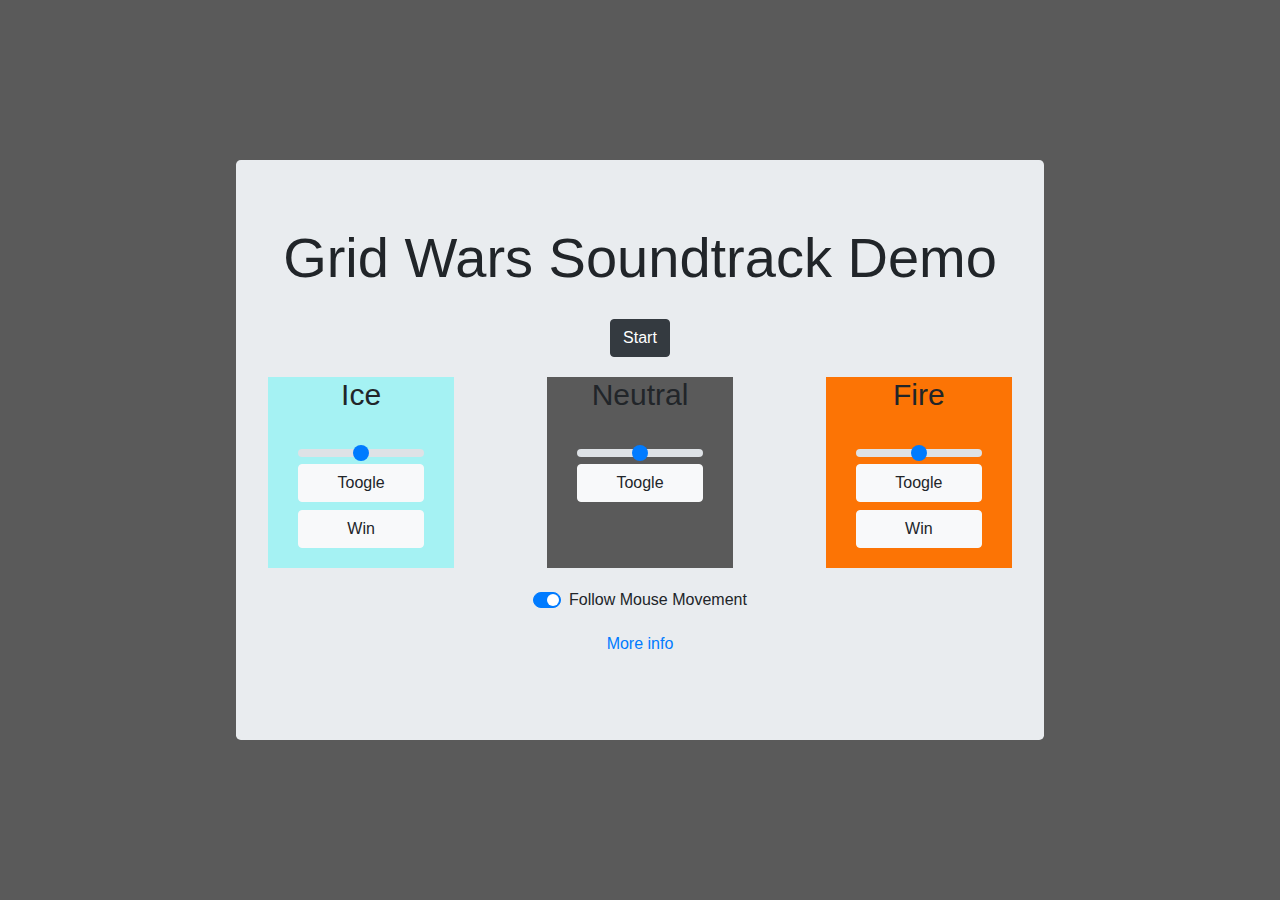
==== index.html @ eed7dcac "First example of demo." ====
<html>
  <head>
    <meta charset="utf-8">
    <meta name="viewport" content="width=device-width, initial-scale=1, shrink-to-fit=no">
    <link rel="stylesheet" href="https://stackpath.bootstrapcdn.com/bootstrap/4.3.1/css/bootstrap.min.css" integrity="sha384-ggOyR0iXCbMQv3Xipma34MD+dH/1fQ784/j6cY/iJTQUOhcWr7x9JvoRxT2MZw1T"  type="text/css" crossorigin="anonymous">
    <script src="https://code.jquery.com/jquery-3.3.1.slim.min.js" integrity="sha384-q8i/X+965DzO0rT7abK41JStQIAqVgRVzpbzo5smXKp4YfRvH+8abtTE1Pi6jizo" crossorigin="anonymous"></script>
	<script src="https://cdnjs.cloudflare.com/ajax/libs/popper.js/1.14.7/umd/popper.min.js" integrity="sha384-UO2eT0CpHqdSJQ6hJty5KVphtPhzWj9WO1clHTMGa3JDZwrnQq4sF86dIHNDz0W1" crossorigin="anonymous"></script>
	<script src="https://stackpath.bootstrapcdn.com/bootstrap/4.3.1/js/bootstrap.min.js" integrity="sha384-JjSmVgyd0p3pXB1rRibZUAYoIIy6OrQ6VrjIEaFf/nJGzIxFDsf4x0xIM+B07jRM" crossorigin="anonymous"></script>

	<link type="text/css" rel="stylesheet" href="assets/lightbox/featherlight.min.css">
	<link type="text/css" rel="stylesheet" href="assets/lightbox/featherlight.css">

	<script src="assets/javascripts/jquery-1.7.0.min.js"></script>
	<script src="assets/lightbox/featherlight.min.js" type="text/javascript" charset="utf-8"></script>
	<script src="assets/lightbox/featherlight.js" type="text/javascript" charset="utf-8"></script>

    <style type="text/css">

    #dimScreen
	{
    position:fixed;
    padding:0;
    margin:0;

    top:0;
    left:0;

    width: 100%;
    height: 100%;
    background:rgba(90, 90, 90,1);
	}

	.row
	{
		padding-bottom: 20px; 
	}

	.jumbotron.vertical-center {
	  margin-bottom: 0; /* Remove the default bottom margin of .jumbotron */
	}

	.vertical-center {
	  min-height: 100%;  /* Fallback for vh unit */
	  min-height: 100vh; /* You might also want to use
	                        'height' property instead.
	                        
	                        Note that for percentage values of
	                        'height' or 'min-height' properties,
	                        the 'height' of the parent element
	                        should be specified explicitly.
	  
	                        In this case the parent of '.vertical-center'
	                        is the <body> element */

	  /* Make it a flex container */
	  display: -webkit-box;
	  display: -moz-box;
	  display: -ms-flexbox;
	  display: -webkit-flex;
	  display: flex; 
	  
	  /* Align the bootstrap's container vertically */
	    -webkit-box-align : center;
	  -webkit-align-items : center;
	       -moz-box-align : center;
	       -ms-flex-align : center;
	          align-items : center;
	  
	  /* In legacy web browsers such as Firefox 9
	     we need to specify the width of the flex container */
	  width: 100%;
	  
	  /* Also 'margin: 0 auto' doesn't have any effect on flex items in such web browsers
	     hence the bootstrap's container won't be aligned to the center anymore.
	  
	     Therefore, we should use the following declarations to get it centered again */
	         -webkit-box-pack : center;
	            -moz-box-pack : center;
	            -ms-flex-pack : center;
	  -webkit-justify-content : center;
	          justify-content : center;
	}

    </style>

    <title>Standard MIDI File Plyer</title>
  </head>

  <body class="fl-page">

    <div id="dimScreen" onmousemove="showCoords(event)">
    	<div class="container vertical-center">
    		<div class="jumbotron my-auto">
    			<div class="container-fluid text-center">
    				<div class="row justify-content-md-center">		 
    					<div class="col-md-auto">
				     		<h1 class="display-4">Grid Wars Soundtrack Demo</h1>
				    	</div>
				    </div>

    				<div class="row justify-content-md-center">		 
    					<div class="col-md-auto">
				     		<button class="btn btn-dark" id="startButton" align="center" onmousemove="showCoords(event)" onclick="start(event)" > Start </button>
				    	</div>
				    </div>

					<div class="row justify-content-md-between">		    
						<div id="ice" class="col-sm-3 d-flex" onmousemove="showCoords(event)" style="display: flex; background-color: rgb(165,242,243);">
							<div class="container-fluid">
								<div class="row justify-content-md-center">	
									<div class="col-md-auto">
							     		<h2 class="display-2" style="font-size: 30px;">Ice</h2>
							    	</div>
								</div>
								<div class="row justify-content-md-center">		    
									<div class="col-md-auto">
										<input id="iceValue" type="range" class="custom-range" min="1" max="1000" value="500" onclick="turnOffMode()">
										<button class="btn btn-light btn-block" onmousemove="showCoords(event)" onclick="IceSong.toogle(event)">Toogle</button>
										<button  class="btn btn-light btn-block" onmousemove="showCoords(event)" onclick="IceSong.win(event)">Win</button>
									</div>
								</div>
							</div>
						</div>
						<div class="col-sm-auto">
						  
						</div>
						<div id="neutral" class="col-sm-3 d-flex" onmousemove="showCoords(event)" style="display: flex; background-color: rgb(90,90,90);">
							<div class="container-fluid">
								<div class="row justify-content-md-center">	
									<div class="col-md-auto">
							     		<h2 class="display-2" style="font-size: 30px;">Neutral</h2>
							    	</div>
								</div>
							 	<div class="row justify-content-md-center">
							 		<div class="col-md-auto">
							 			<input id="neutralValue" type="range" class="custom-range" min="1" max="1000" value="500">
										<button class="btn btn-light btn-block" onmousemove="showCoords(event)" onclick="NeutralSong.toogle(event)"> Toogle </button>
									</div>
								</div>
							</div>
						</div>
						<div class="col-sm-auto">

						</div>
						<div id="fire" class="col-sm-3 d-flex" onmousemove="showCoords(event)" style="display: flex; background-color: rgb(252,116,5);">
							<div class="container-fluid">
								<div class="row justify-content-md-center">	
									<div class="col-md-auto">
							     		<h2 class="display-2" style="font-size: 30px;">Fire</h2>
							    	</div>
								</div>
								<div class="row justify-content-md-center">
									<div class="col-md-auto">      
										<input id="fireValue" class="custom-range"  type="range" min="1" max="1000" value="500" onclick="turnOffMode()">
										<button class="btn btn-light btn-block" onmousemove="showCoords(event)" onclick="FireSong.toogle(event)"> Toogle </button>
										<button class="btn btn-light btn-block" onmousemove="showCoords(event)" onclick="FireSong.win(event)"> Win </button>
									</div>
								</div>
							</div>
						</div>
					</div>

					<div class="row justify-content-md-center">		 
    					<div class="col-md-auto">
				     		<div class="custom-control custom-switch">
							  <input type="checkbox" class="custom-control-input" id="customSwitches" checked onclick="changeMode();">
							  <label class="custom-control-label" for="customSwitches">Follow Mouse Movement</label>
							</div>
				    	</div>
				    </div>

				    <div class="row justify-content-md-center">		 
    					<div class="col-md-auto">
							<a href="#" data-featherlight="#fl1">More info</a>
							
				    	</div>
				    </div>
				</div>
		  	</div>
		</div>
    </div><!-- /.wrap -->

    <div class=".featherlight" id="fl1">
				<h2>Featherlight Default</h2>
				<p>
					This is a default featherlight 1lightbox.<br>
					It's flexible in height and width.<br>
					Everything that is used to display and style the box can be found in the <a href="https://github.com/noelboss/featherlight/blob/master/src/featherlight.css">featherlight.css</a> file which is pretty simple.</p>
	</div>
    <!-- Bootstrap core JavaScript
    ================================================== -->
    <!-- Placed at the end of the document so the pages load faster -->
    <script>
    	var follow = true;

		var started = false;
		var audioContext;
		var Amount = {ice: 0, fire: 0, neutral: 0};

		var IceColor = {r: 165, g: 242, b: 243};
		var FireColor =  {r: 252, g: 116, b: 5};
		var NeutralColor = {r: 90, g: 90, b: 90};

		function turnOffMode(){
			document.getElementById("customSwitches").checked = false;
			follow = document.getElementById("customSwitches").checked;
		}

		function changeMode(){
			console.log(document.getElementById("customSwitches").checked);
			follow = !follow;
		}

		function init(){
			IceSong.init();
			FireSong.init();
			NeutralSong.init();
		}

		Amount.getTotal  = function() {
			return this.ice + this.fire + this.neutral;
		}

		Amount.getIceFrac = function(){
			return this.ice / this.getTotal();
		}

		Amount.getFireFrac = function(){
			return this.fire / this.getTotal();
		}

		Amount.getNeutralFrac = function(){
			return this.neutral / this.getTotal();
		}

		function start(event) {
			if(!started){
				document.getElementById("startButton").innerHTML = "Stop";
				IceSong.play();
				FireSong.play();
				NeutralSong.play();
			}
			else{
				location.reload();
			}
		}

		function showCoords(event) {
		  var x = (event.clientX - (window.innerWidth / 2) )/ window.innerWidth;

		  if (follow){
			  Amount.fire = Math.max(0,(x + 0.5));
			  Amount.ice = Math.max(0,(1-(x + 0.5)));
			  Amount.neutral = Math.max(0,NeutralSong.range.value/1000);

			  IceSong.range.value = Amount.getIceFrac() * 1000;
			  FireSong.range.value = Amount.getFireFrac() * 1000;
		  }
		  else{
		  	Amount.fire = Math.max(0,FireSong.range.value/1000);
			Amount.ice = Math.max(0,IceSong.range.value/1000);
			Amount.neutral = Math.max(0,NeutralSong.range.value/1000);
		  }

		  var r = Amount.getFireFrac()*FireColor.r + Amount.getIceFrac()*IceColor.r + Amount.getNeutralFrac()*NeutralColor.r;
		  var g = Amount.getFireFrac()*FireColor.g + Amount.getIceFrac()*IceColor.g + Amount.getNeutralFrac()*NeutralColor.g;
		  var b = Amount.getFireFrac()*FireColor.b + Amount.getIceFrac()*IceColor.b + Amount.getNeutralFrac()*NeutralColor.b;

		  document.getElementById("dimScreen").style = "background:rgb("+r+","+g+","+b+");";

		  if (FireSong.inited){
		  	FireSong.volume = Amount.getFireFrac();
		  	FireSong.changingGain.gain.value = FireSong.volume;
		  }
		  if (IceSong.inited){
		  	IceSong.volume = Amount.getIceFrac();
		  	IceSong.changingGain.gain.value = IceSong.volume;
		  }
		  if (NeutralSong.inited){
		  	NeutralSong.volume = Amount.getNeutralFrac();
		  	NeutralSong.changingGain.gain.value = NeutralSong.volume;
		  }
		}

	</script>
	<script src="neutralSong.js"></script> 
	<script src="fireSong.js"></script> 
	<script src="iceSong.js"></script> 
  </body>
</html>
---- assets/lightbox/featherlight.min.css ----
/**
 * Featherlight - ultra slim jQuery lightbox
 * Version 1.7.14 - http://noelboss.github.io/featherlight/
 *
 * Copyright 2019, Noël Raoul Bossart (http://www.noelboss.com)
 * MIT Licensed.
**/
html.with-featherlight{overflow:hidden}.featherlight{display:none;position:fixed;top:0;right:0;bottom:0;left:0;z-index:2147483647;text-align:center;white-space:nowrap;cursor:pointer;background:#333;background:rgba(0,0,0,0)}.featherlight:last-of-type{background:rgba(0,0,0,.8)}.featherlight:before{content:'';display:inline-block;height:100%;vertical-align:middle}.featherlight .featherlight-content{position:relative;text-align:left;vertical-align:middle;display:inline-block;overflow:auto;padding:25px 25px 0;border-bottom:25px solid transparent;margin-left:5%;margin-right:5%;max-height:95%;background:#fff;cursor:auto;white-space:normal}.featherlight .featherlight-inner{display:block}.featherlight link.featherlight-inner,.featherlight script.featherlight-inner,.featherlight style.featherlight-inner{display:none}.featherlight .featherlight-close-icon{position:absolute;z-index:9999;top:0;right:0;line-height:25px;width:25px;cursor:pointer;text-align:center;font-family:Arial,sans-serif;background:#fff;background:rgba(255,255,255,.3);color:#000;border:0;padding:0}.featherlight .featherlight-close-icon::-moz-focus-inner{border:0;padding:0}.featherlight .featherlight-image{width:100%}.featherlight-iframe .featherlight-content{border-bottom:0;padding:0;-webkit-overflow-scrolling:touch}.featherlight iframe{border:0}.featherlight *{-webkit-box-sizing:border-box;-moz-box-sizing:border-box;box-sizing:border-box}@media only screen and (max-width:1024px){.featherlight .featherlight-content{margin-left:0;margin-right:0;max-height:98%;padding:10px 10px 0;border-bottom:10px solid transparent}}@media print{html.with-featherlight>*>:not(.featherlight){display:none}}
---- assets/lightbox/featherlight.css ----
/**
 * Featherlight – ultra slim jQuery lightbox
 * Version 1.7.14 - http://noelboss.github.io/featherlight/
 *
 * Copyright 2019, Noël Raoul Bossart (http://www.noelboss.com)
 * MIT Licensed.
**/

html.with-featherlight {
	/* disable global scrolling when featherlights are visible */
	overflow: hidden;
}

.featherlight {
	display: none;

	/* dimensions: spanning the background from edge to edge */
	position:fixed;
	top: 0; right: 0; bottom: 0; left: 0;
	z-index: 2147483647; /* z-index needs to be >= elements on the site. */

	/* position: centering content */
	text-align: center;

	/* insures that the ::before pseudo element doesn't force wrap with fixed width content; */
	white-space: nowrap;

	/* styling */
	cursor: pointer;
	background: #333;
	/* IE8 "hack" for nested featherlights */
	background: rgba(0, 0, 0, 0);
}

/* support for nested featherlights. Does not work in IE8 (use JS to fix) */
.featherlight:last-of-type {
	background: rgba(0, 0, 0, 0.8);
}

.featherlight:before {
	/* position: trick to center content vertically */
	content: '';
	display: inline-block;
	height: 100%;
	vertical-align: middle;
}

.featherlight .featherlight-content {
	/* make content container for positioned elements (close button) */
	position: relative;

	/* position: centering vertical and horizontal */
	text-align: left;
	vertical-align: middle;
	display: inline-block;

	/* dimensions: cut off images */
	overflow: auto;
	padding: 25px 25px 0;
	border-bottom: 25px solid transparent;

	/* dimensions: handling large content */
	margin-left: 5%;
	margin-right: 5%;
	max-height: 95%;

	/* styling */
	background: #fff;
	cursor: auto;

	/* reset white-space wrapping */
	white-space: normal;
}

/* contains the content */
.featherlight .featherlight-inner {
	/* make sure its visible */
	display: block;
}

/* don't show these though */
.featherlight script.featherlight-inner,
.featherlight link.featherlight-inner,
.featherlight style.featherlight-inner {
	display: none;
}

.featherlight .featherlight-close-icon {
	/* position: centering vertical and horizontal */
	position: absolute;
	z-index: 9999;
	top: 0;
	right: 0;

	/* dimensions: 25px x 25px */
	line-height: 25px;
	width: 25px;

	/* styling */
	cursor: pointer;
	text-align: center;
	font-family: Arial, sans-serif;
	background: #fff; /* Set the background in case it overlaps the content */
	background: rgba(255, 255, 255, 0.3);
	color: #000;
	border: none;
	padding: 0;
}

/* See http://stackoverflow.com/questions/16077341/how-to-reset-all-default-styles-of-the-html5-button-element */
.featherlight .featherlight-close-icon::-moz-focus-inner {
	border: 0;
	padding: 0;
}

.featherlight .featherlight-image {
	/* styling */
	width: 100%;
}


.featherlight-iframe .featherlight-content {
	/* removed the border for image croping since iframe is edge to edge */
	border-bottom: 0;
	padding: 0;
	-webkit-overflow-scrolling: touch;
}

.featherlight iframe {
	/* styling */
	border: none;
}

.featherlight * { /* See https://github.com/noelboss/featherlight/issues/42 */
	-webkit-box-sizing: border-box;
	-moz-box-sizing: border-box;
	box-sizing: border-box;
}

/* handling phones and small screens */
@media only screen and (max-width: 1024px) {
	.featherlight .featherlight-content {
		/* dimensions: maximize lightbox with for small screens */
		margin-left: 0;
		margin-right: 0;
		max-height: 98%;

		padding: 10px 10px 0;
		border-bottom: 10px solid transparent;
	}
}

/* hide non featherlight items when printing */
@media print {
	html.with-featherlight > * > :not(.featherlight) {
		display: none;
	}
}
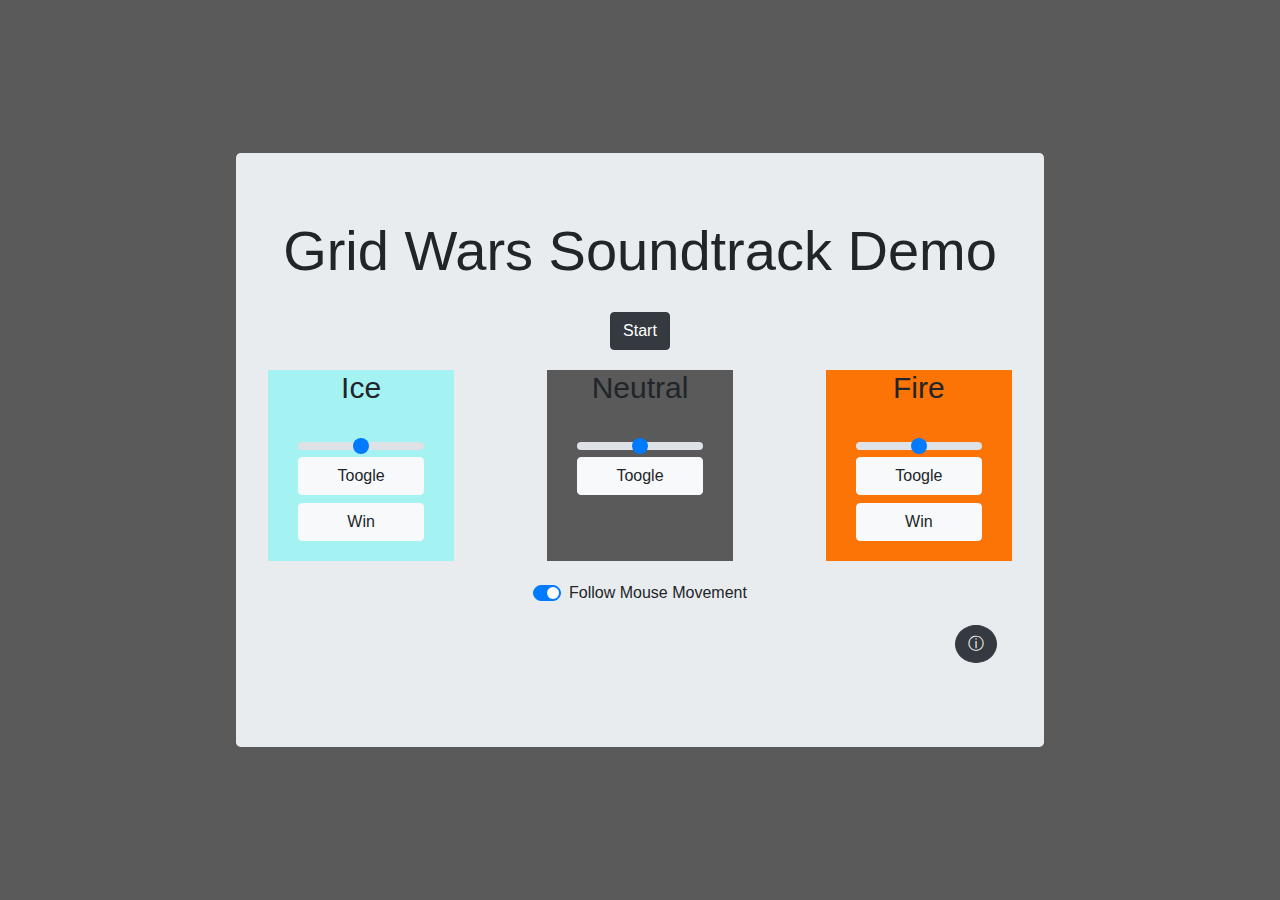
==== commit 2826bce1: "Modifying info button." ====
--- a/index.html
+++ b/index.html
@@ -83,7 +83,7 @@
 
     </style>
 
-    <title>Standard MIDI File Plyer</title>
+    <title>Grid Wars Soundtrack Demo</title>
   </head>
 
   <body class="fl-page">
@@ -169,10 +169,9 @@
 				    	</div>
 				    </div>
 
-				    <div class="row justify-content-md-center">		 
-    					<div class="col-md-auto">
-							<a href="#" data-featherlight="#fl1">More info</a>
-							
+				    <div class="row justify-content-md-end">		 
+    					<div class="col-md-auto">
+							<a href="#" data-featherlight="#fl1" class="button btn btn-dark" style="border-radius: 50%;">&#9432;</a>
 				    	</div>
 				    </div>
 				</div>
@@ -181,7 +180,8 @@
     </div><!-- /.wrap -->
 
     <div class=".featherlight" id="fl1">
-				<h2>Featherlight Default</h2>
+				<h2>Grid Wars Soundtrack Demo</h2>
+				<h4>Luis Espirito Santo</h4>
 				<p>
 					This is a default featherlight 1lightbox.<br>
 					It's flexible in height and width.<br>
